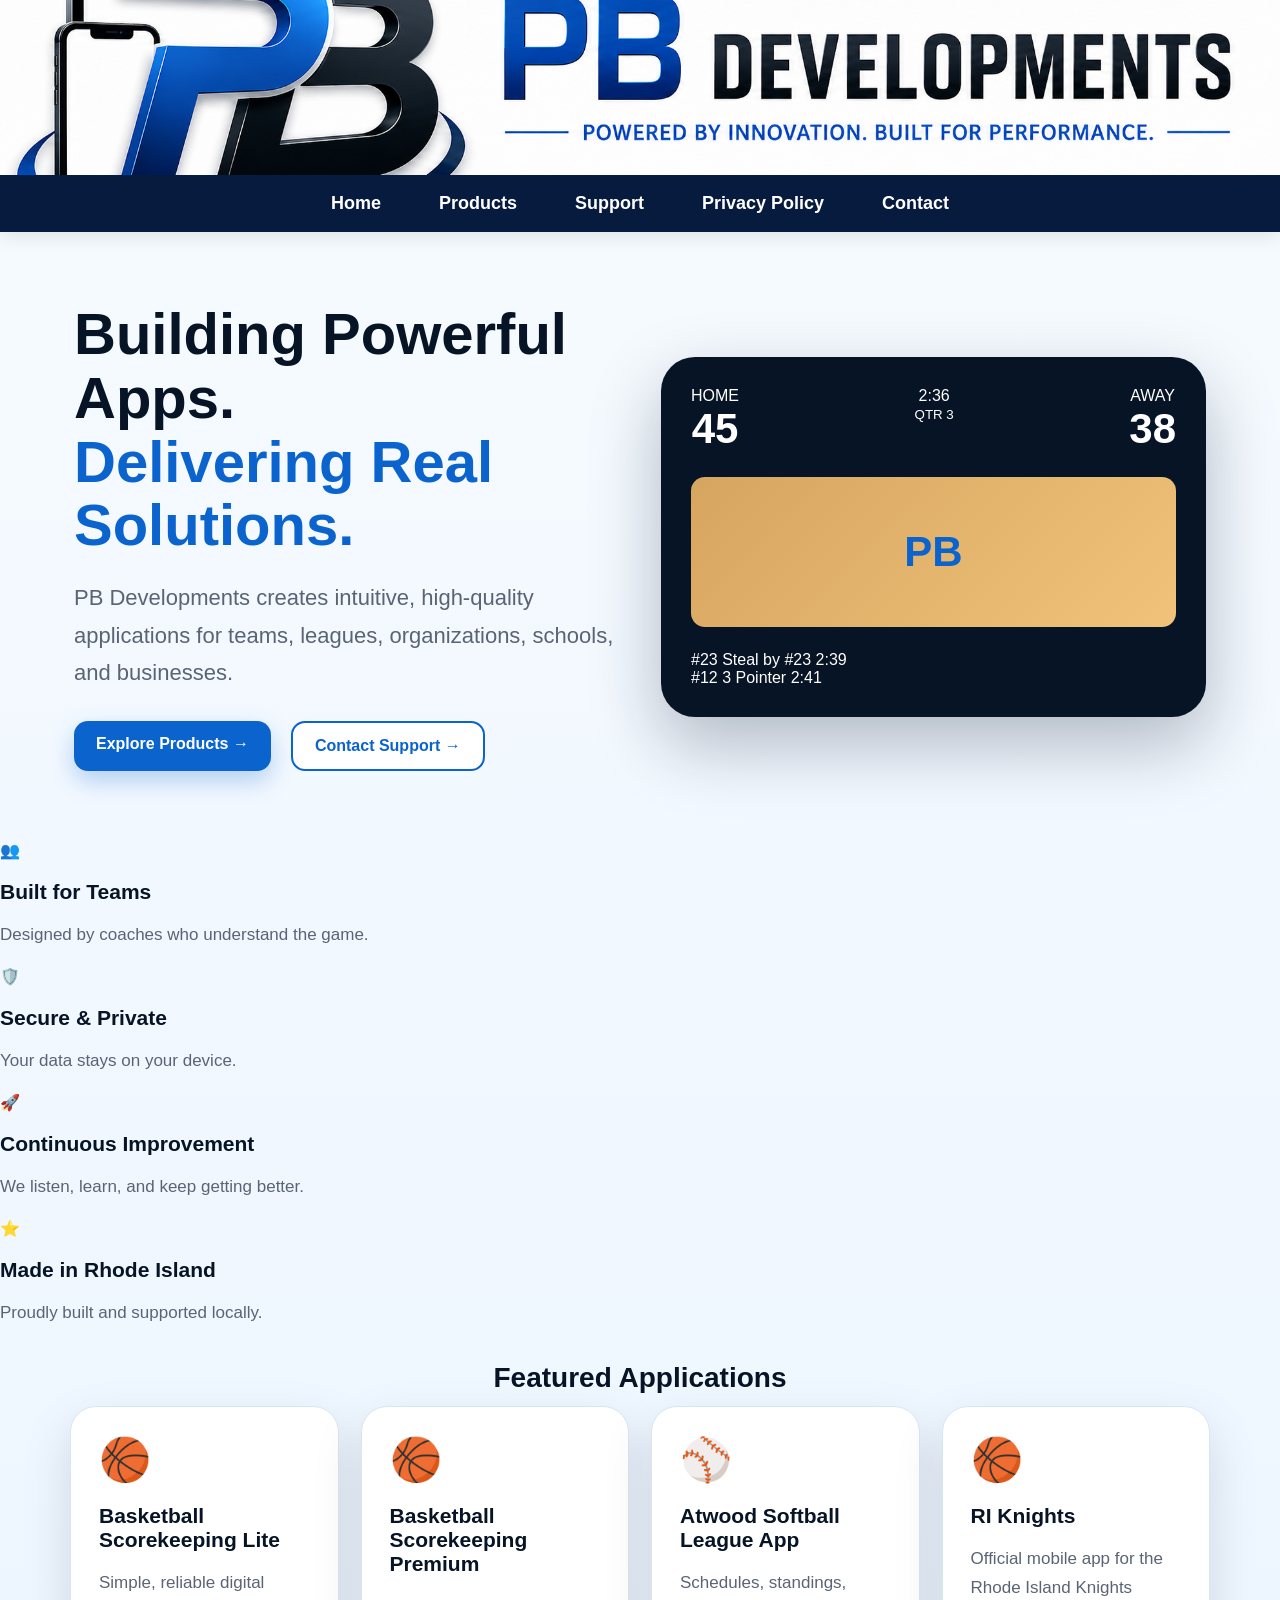
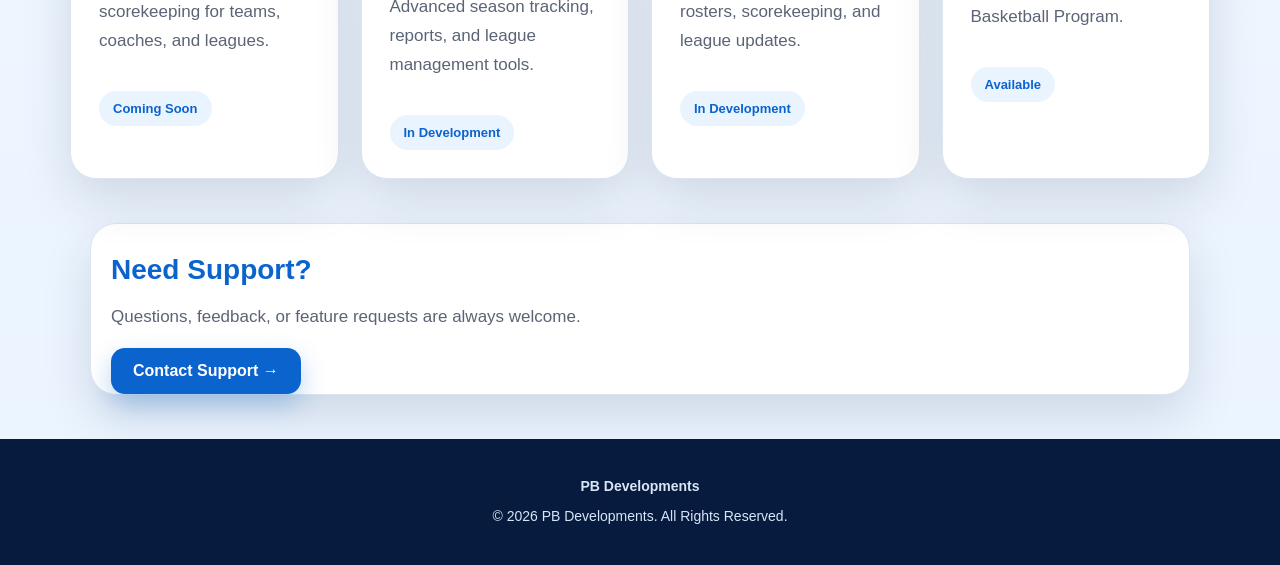
==== index.html @ 85990ab8 "new index 2" ====
<!DOCTYPE html>
<html lang="en">
<head>
    <meta charset="UTF-8">
    <meta name="viewport" content="width=device-width, initial-scale=1.0">
    <title>PB Developments</title>
    <link rel="stylesheet" href="css/style.css">
</head>
<body>

<header class="site-header">
    <a href="index.html" class="banner-link">
        <img src="images/pb-header.png" alt="PB Developments" class="site-banner">
    </a>

    <nav class="nav nav-centered">
        <div class="nav-links">
            <a href="index.html">Home</a>
            <a href="applications.html">Products</a>
            <a href="support.html">Support</a>
            <a href="privacy.html">Privacy Policy</a>
            <a href="contact.html">Contact</a>
        </div>
    </nav>
</header>

<main>

    <section class="home-hero">
        <div class="hero-copy">
            <h1>
                Building Powerful Apps.<br>
                <span>Delivering Real Solutions.</span>
            </h1>

            <p>
                PB Developments creates intuitive, high-quality applications for teams,
                leagues, organizations, schools, and businesses.
            </p>

            <div class="hero-actions">
                <a href="applications.html" class="button-primary">Explore Products →</a>
                <a href="support.html" class="button-outline">Contact Support →</a>
            </div>
        </div>

        <div class="device-preview">
            <div class="score-row">
                <div>HOME<br><strong>45</strong></div>
                <div>2:36<br><small>QTR 3</small></div>
                <div>AWAY<br><strong>38</strong></div>
            </div>

            <div class="court-preview">PB</div>

            <div class="play-row">
                <span>#23</span>
                <span>Steal by #23</span>
                <span>2:39</span>
            </div>

            <div class="play-row">
                <span>#12</span>
                <span>3 Pointer</span>
                <span>2:41</span>
            </div>
        </div>
    </section>

    <section class="value-strip">
        <div class="value-item">
            <div class="value-icon">👥</div>
            <h3>Built for Teams</h3>
            <p>Designed by coaches who understand the game.</p>
        </div>

        <div class="value-item">
            <div class="value-icon">🛡️</div>
            <h3>Secure & Private</h3>
            <p>Your data stays on your device.</p>
        </div>

        <div class="value-item">
            <div class="value-icon">🚀</div>
            <h3>Continuous Improvement</h3>
            <p>We listen, learn, and keep getting better.</p>
        </div>

        <div class="value-item">
            <div class="value-icon">⭐</div>
            <h3>Made in Rhode Island</h3>
            <p>Proudly built and supported locally.</p>
        </div>
    </section>

    <section class="home-section">
        <h2>Featured Applications</h2>

        <div class="app-grid">
            <div class="app-card">
                <div class="app-icon">🏀</div>
                <h3>Basketball Scorekeeping Lite</h3>
                <p>Simple, reliable digital scorekeeping for teams, coaches, and leagues.</p>
                <div class="status-pill">Coming Soon</div>
            </div>

            <div class="app-card">
                <div class="app-icon">🏀</div>
                <h3>Basketball Scorekeeping Premium</h3>
                <p>Advanced season tracking, reports, and league management tools.</p>
                <div class="status-pill">In Development</div>
            </div>

            <div class="app-card">
                <div class="app-icon">⚾</div>
                <h3>Atwood Softball League App</h3>
                <p>Schedules, standings, rosters, scorekeeping, and league updates.</p>
                <div class="status-pill">In Development</div>
            </div>

            <div class="app-card">
                <div class="app-icon">🏀</div>
                <h3>RI Knights</h3>
                <p>Official mobile app for the Rhode Island Knights Basketball Program.</p>
                <div class="status-pill">Available</div>
            </div>
        </div>
    </section>

    <section class="support-banner page-wrap">
        <div>
            <h2>Need Support?</h2>
            <p>Questions, feedback, or feature requests are always welcome.</p>
        </div>

        <a href="support.html" class="button-primary">Contact Support →</a>
    </section>

</main>

<footer class="footer">
    <p><strong>PB Developments</strong></p>
    <p>© 2026 PB Developments. All Rights Reserved.</p>
</footer>

</body>
</html>
---- css/style.css ----
:root {
    --blue: #0b63ce;
    --light-blue: #8fc7f5;
    --dark-blue: #061b3d;
    --navy: #071426;
    --bg: #f4f8ff;
    --text: #111827;
    --muted: #5b6475;
    --border: #dbe5f2;
}

* {
    box-sizing: border-box;
}

body {
    margin: 0;
    font-family: Arial, Helvetica, sans-serif;
    background: linear-gradient(180deg, #f7fbff 0%, #eaf4ff 100%);
    color: var(--text);
}

a {
    text-decoration: none;
}

/* HEADER */

.site-header {
    width: 100%;
    background: white;
    position: sticky;
    top: 0;
    z-index: 1000;
    box-shadow: 0 4px 18px rgba(0,0,0,.10);
}

.banner-link {
    display: block;
    width: 100%;
    background: white;
}

.site-banner {
    display: block;
    width: 100%;
    height: 175px;
    object-fit: cover;
    object-position: center;
}

.nav-centered {
    background: #061b3d;
    display: flex;
    justify-content: center;
    padding: 0;
}

.nav-links {
    display: flex;
    justify-content: center;
    align-items: center;
    gap: 58px;
    padding: 18px 24px;
    flex-wrap: wrap;
}

.nav-links a {
    color: white;
    font-size: 18px;
    font-weight: 800;
}

.nav-links a:hover {
    color: var(--light-blue);
}

/* PAGE LAYOUT */

.page-wrap {
    max-width: 1100px;
    margin: 44px auto;
    padding: 0 20px;
}

.hero-card,
.content-card,
.app-card,
.product-card,
.mission-card,
.support-banner {
    background: white;
    border: 1px solid var(--border);
    border-radius: 26px;
    box-shadow: 0 20px 50px rgba(7,20,38,.13);
}

.hero-card {
    text-align: center;
    padding: 46px;
    margin-bottom: 30px;
}

.content-card {
    padding: 42px;
    margin-bottom: 30px;
}

h1 {
    font-size: 44px;
    line-height: 1.1;
    margin: 0 0 16px;
    color: var(--navy);
}

h2 {
    font-size: 28px;
    margin: 30px 0 12px;
    color: var(--blue);
}

h3 {
    font-size: 21px;
    margin: 20px 0 10px;
    color: var(--navy);
}

p,
li {
    font-size: 17px;
    line-height: 1.7;
    color: var(--muted);
}

ul {
    padding-left: 24px;
}

.divider {
    width: 80px;
    height: 4px;
    background: var(--blue);
    border-radius: 99px;
    margin: 22px auto;
}

.eyebrow {
    color: var(--blue);
    font-weight: 900;
    letter-spacing: 1.5px;
    text-transform: uppercase;
    font-size: 14px;
}

/* BUTTONS */

.button-primary,
.button-outline {
    display: inline-block;
    padding: 14px 22px;
    border-radius: 14px;
    font-weight: 900;
}

.button-primary {
    background: var(--blue);
    color: white;
    box-shadow: 0 10px 24px rgba(11,99,206,.28);
}

.button-outline {
    border: 2px solid var(--blue);
    color: var(--blue);
    background: white;
}

/* HOME */

.home-hero {
    max-width: 1180px;
    margin: 0 auto;
    padding: 70px 24px;
    display: grid;
    grid-template-columns: 1fr 1fr;
    gap: 42px;
    align-items: center;
}

.hero-copy h1 {
    font-size: 58px;
}

.hero-copy h1 span {
    color: var(--blue);
}

.hero-copy p {
    font-size: 22px;
    max-width: 620px;
}

.hero-actions {
    display: flex;
    gap: 20px;
    flex-wrap: wrap;
    margin-top: 30px;
}

.device-preview {
    background: #071426;
    border-radius: 34px;
    padding: 30px;
    color: white;
    box-shadow: 0 28px 70px rgba(7,20,38,.28);
}

.score-row {
    display: flex;
    justify-content: space-between;
    text-align: center;
}

.score-row strong {
    font-size: 42px;
}

.court-preview {
    height: 150px;
    margin: 24px 0;
    border-radius: 14px;
    background: linear-gradient(135deg, #d6a660, #f1c27a);
    color: var(--blue);
    font-size: 42px;
    font-weight: 900;
    display: flex;
    align-items: center;
    justify-content: center;
}

.home-section {
    max-width: 1180px;
    margin: 34px auto;
    padding: 0 20px;
}

.home-section > h2 {
    text-align: center;
    color: var(--navy);
}

.app-grid {
    display: grid;
    grid-template-columns: repeat(4, 1fr);
    gap: 22px;
}

.app-card {
    padding: 28px;
}

.app-icon {
    font-size: 42px;
}

.status-pill {
    display: inline-block;
    margin-top: 18px;
    background: #eaf4ff;
    color: var(--blue);
    font-weight: 900;
    padding: 10px 14px;
    border-radius: 99px;
    font-size: 13px;
}

/* PRODUCTS */

.product-list {
    display: grid;
    gap: 28px;
}

.product-card {
    padding: 34px;
    display: grid;
    grid-template-columns: 90px 1fr;
    gap: 28px;
}

.product-icon {
    width: 78px;
    height: 78px;
    border-radius: 22px;
    background: linear-gradient(145deg, #eaf4ff, #d9ebff);
    display: flex;
    align-items: center;
    justify-content: center;
    font-size: 38px;
}

/* INFO BOX */

.info-box {
    background: #eef6ff;
    border: 1px solid #cfe3ff;
    border-radius: 18px;
    padding: 22px;
    margin: 22px 0;
}

/* FOOTER */

.footer {
    background: var(--dark-blue);
    color: white;
    padding: 30px 20px;
    text-align: center;
}

.footer p {
    color: #d8e5f7;
    margin: 6px 0;
    font-size: 14px;
}

/* MOBILE */

@media (max-width: 900px) {
    .site-banner {
        height: 110px;
    }

    .nav-links {
        gap: 18px;
        padding: 14px 10px;
    }

    .nav-links a {
        font-size: 14px;
    }

    .home-hero {
        grid-template-columns: 1fr;
        padding: 42px 22px;
    }

    .hero-copy h1 {
        font-size: 40px;
    }

    .app-grid {
        grid-template-columns: 1fr;
    }

    .product-card {
        grid-template-columns: 1fr;
    }

    .hero-card,
    .content-card {
        padding: 30px 24px;
    }
}
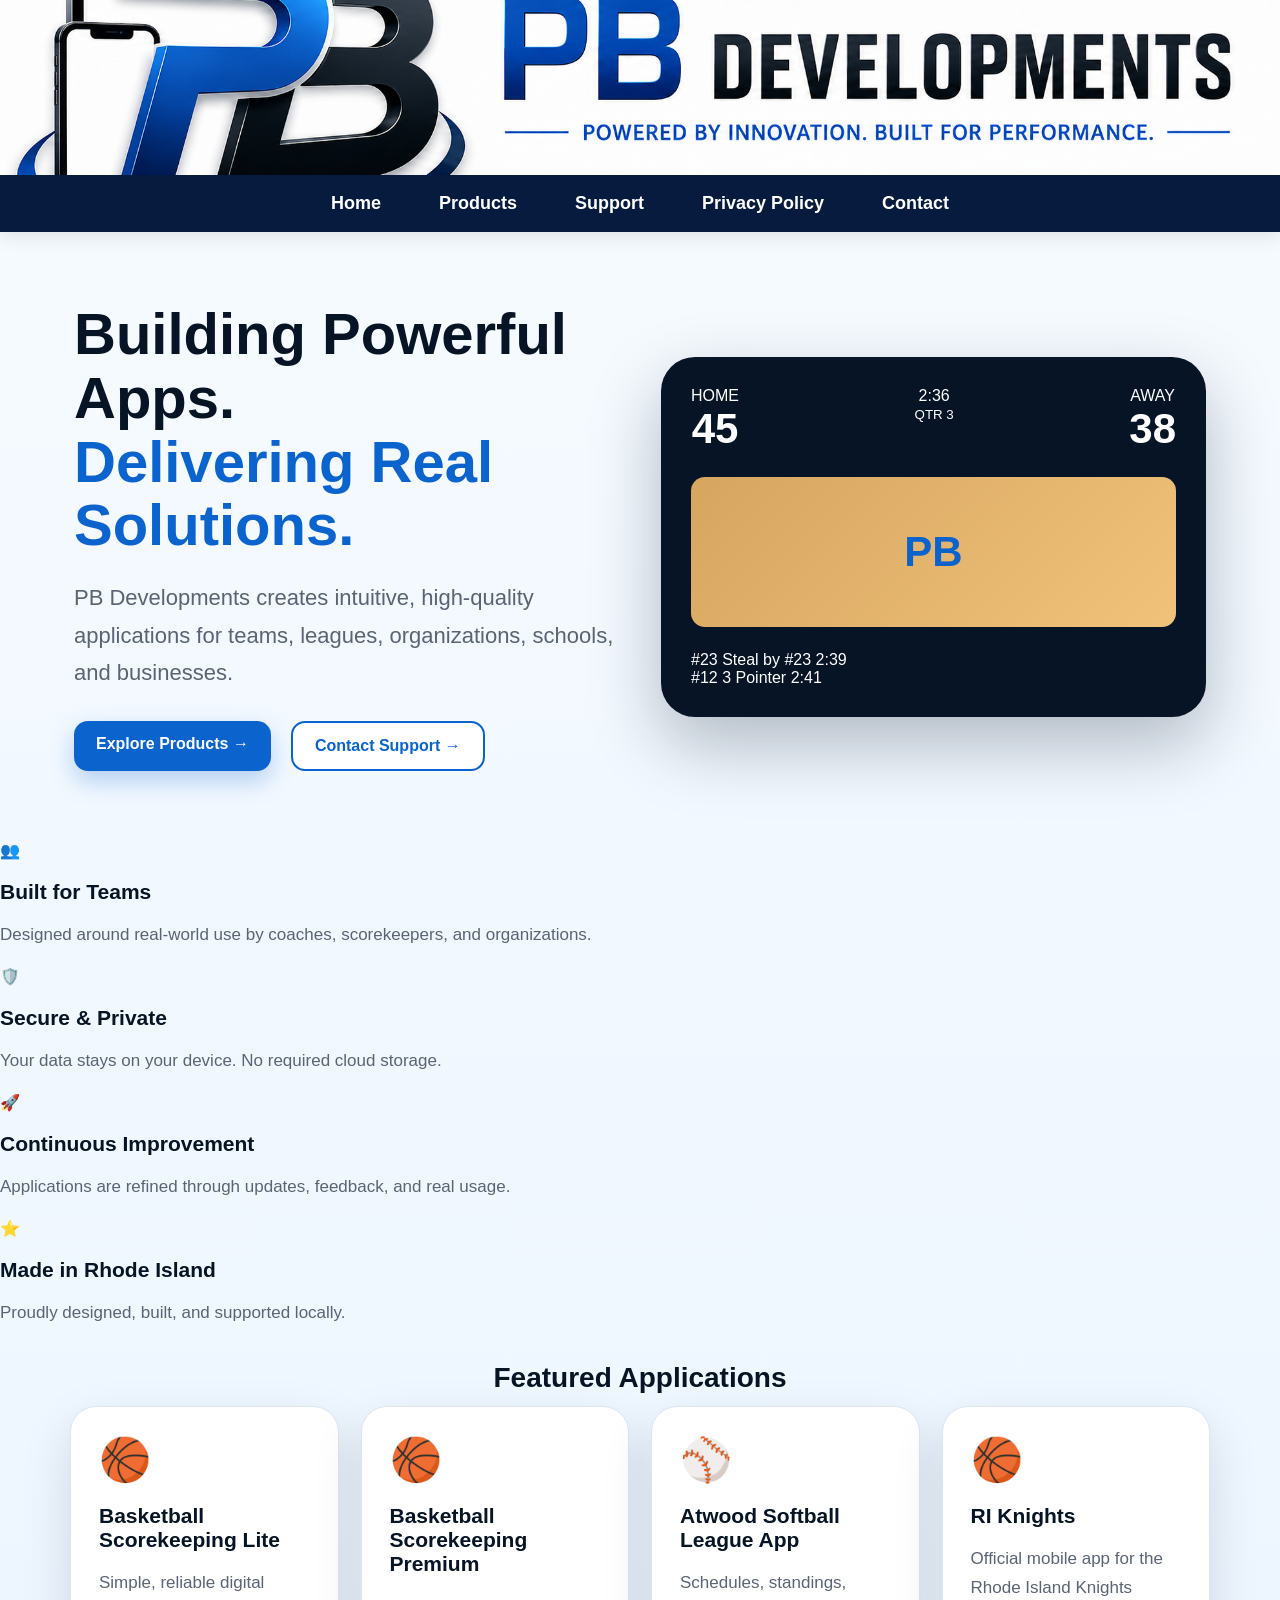
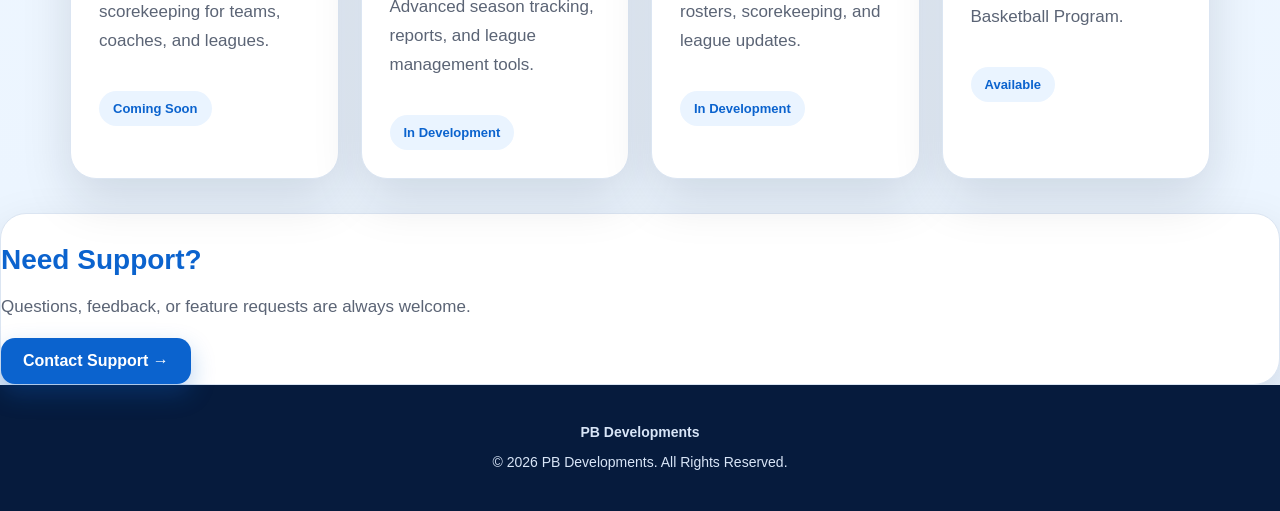
==== commit f3dd148e: "new one again" ====
--- a/index.html
+++ b/index.html
@@ -71,25 +71,25 @@
         <div class="value-item">
             <div class="value-icon">👥</div>
             <h3>Built for Teams</h3>
-            <p>Designed by coaches who understand the game.</p>
+            <p>Designed around real-world use by coaches, scorekeepers, and organizations.</p>
         </div>
 
         <div class="value-item">
             <div class="value-icon">🛡️</div>
             <h3>Secure & Private</h3>
-            <p>Your data stays on your device.</p>
+            <p>Your data stays on your device. No required cloud storage.</p>
         </div>
 
         <div class="value-item">
             <div class="value-icon">🚀</div>
             <h3>Continuous Improvement</h3>
-            <p>We listen, learn, and keep getting better.</p>
+            <p>Applications are refined through updates, feedback, and real usage.</p>
         </div>
 
         <div class="value-item">
             <div class="value-icon">⭐</div>
             <h3>Made in Rhode Island</h3>
-            <p>Proudly built and supported locally.</p>
+            <p>Proudly designed, built, and supported locally.</p>
         </div>
     </section>
 
@@ -127,7 +127,7 @@
         </div>
     </section>
 
-    <section class="support-banner page-wrap">
+    <section class="support-banner">
         <div>
             <h2>Need Support?</h2>
             <p>Questions, feedback, or feature requests are always welcome.</p>
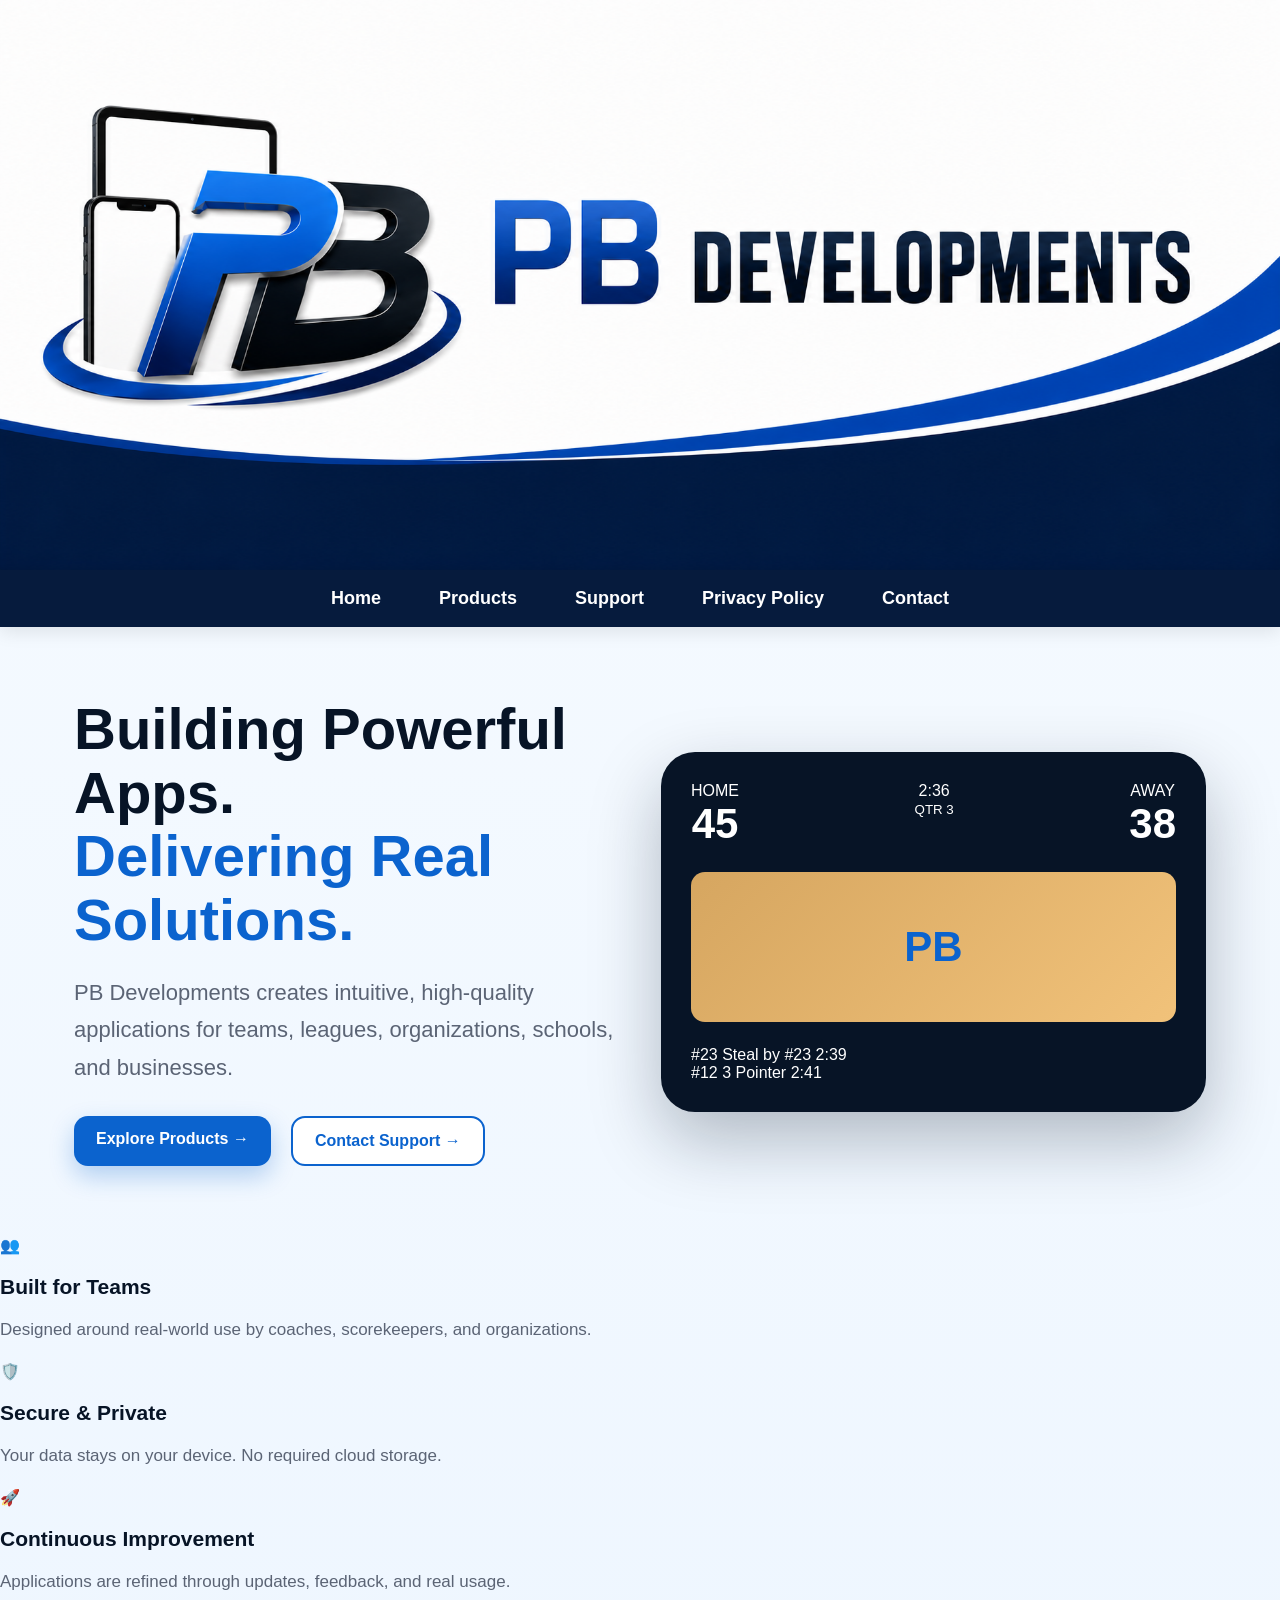
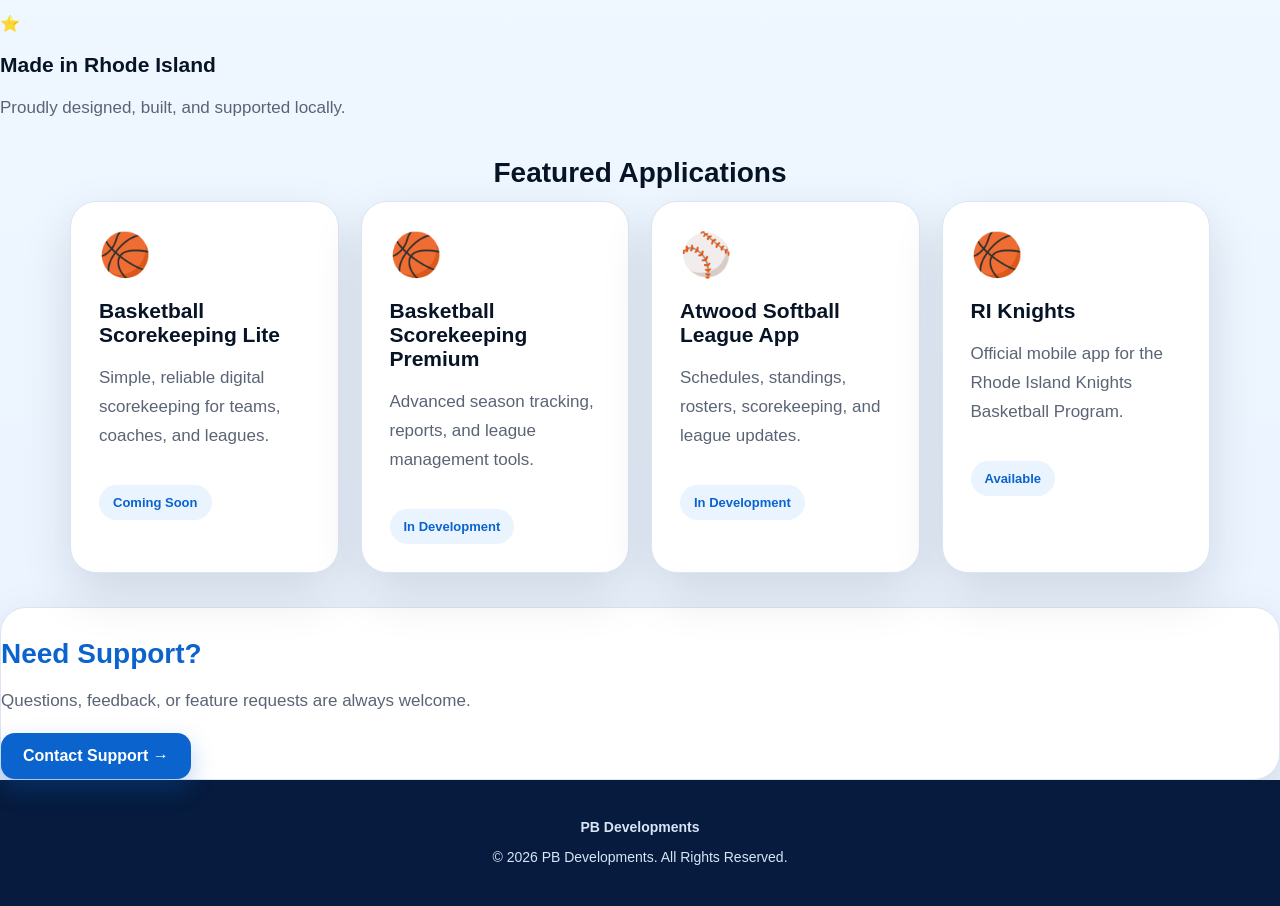
==== commit bd4cc971: "update for banner 1" ====
--- a/index.html
+++ b/index.html
@@ -10,17 +10,15 @@
 
 <header class="site-header">
     <a href="index.html" class="banner-link">
-        <img src="images/pb-header.png" alt="PB Developments" class="site-banner">
+        <img src="images/header.png" alt="PB Developments" class="site-banner">
     </a>
 
-    <nav class="nav nav-centered">
-        <div class="nav-links">
-            <a href="index.html">Home</a>
-            <a href="applications.html">Products</a>
-            <a href="support.html">Support</a>
-            <a href="privacy.html">Privacy Policy</a>
-            <a href="contact.html">Contact</a>
-        </div>
+    <nav class="nav-bar">
+        <a href="index.html">Home</a>
+        <a href="applications.html">Products</a>
+        <a href="support.html">Support</a>
+        <a href="privacy.html">Privacy Policy</a>
+        <a href="contact.html">Contact</a>
     </nav>
 </header>
 
--- a/css/style.css
+++ b/css/style.css
@@ -44,35 +44,29 @@
 .site-banner {
     display: block;
     width: 100%;
-    height: 175px;
-    object-fit: cover;
-    object-position: center;
-}
-
-.nav-centered {
+    height: auto;
+}
+
+
+.nav-bar {
     background: #061b3d;
-    display: flex;
-    justify-content: center;
-    padding: 0;
-}
-
-.nav-links {
     display: flex;
     justify-content: center;
     align-items: center;
     gap: 58px;
-    padding: 18px 24px;
-    flex-wrap: wrap;
-}
-
-.nav-links a {
+    padding: 18px 20px;
+}
+
+.nav-bar a {
     color: white;
+    text-decoration: none;
     font-size: 18px;
     font-weight: 800;
-}
-
-.nav-links a:hover {
-    color: var(--light-blue);
+    transition: color .25s ease;
+}
+
+.nav-bar a:hover {
+    color: #8fc7f5;
 }
 
 /* PAGE LAYOUT */
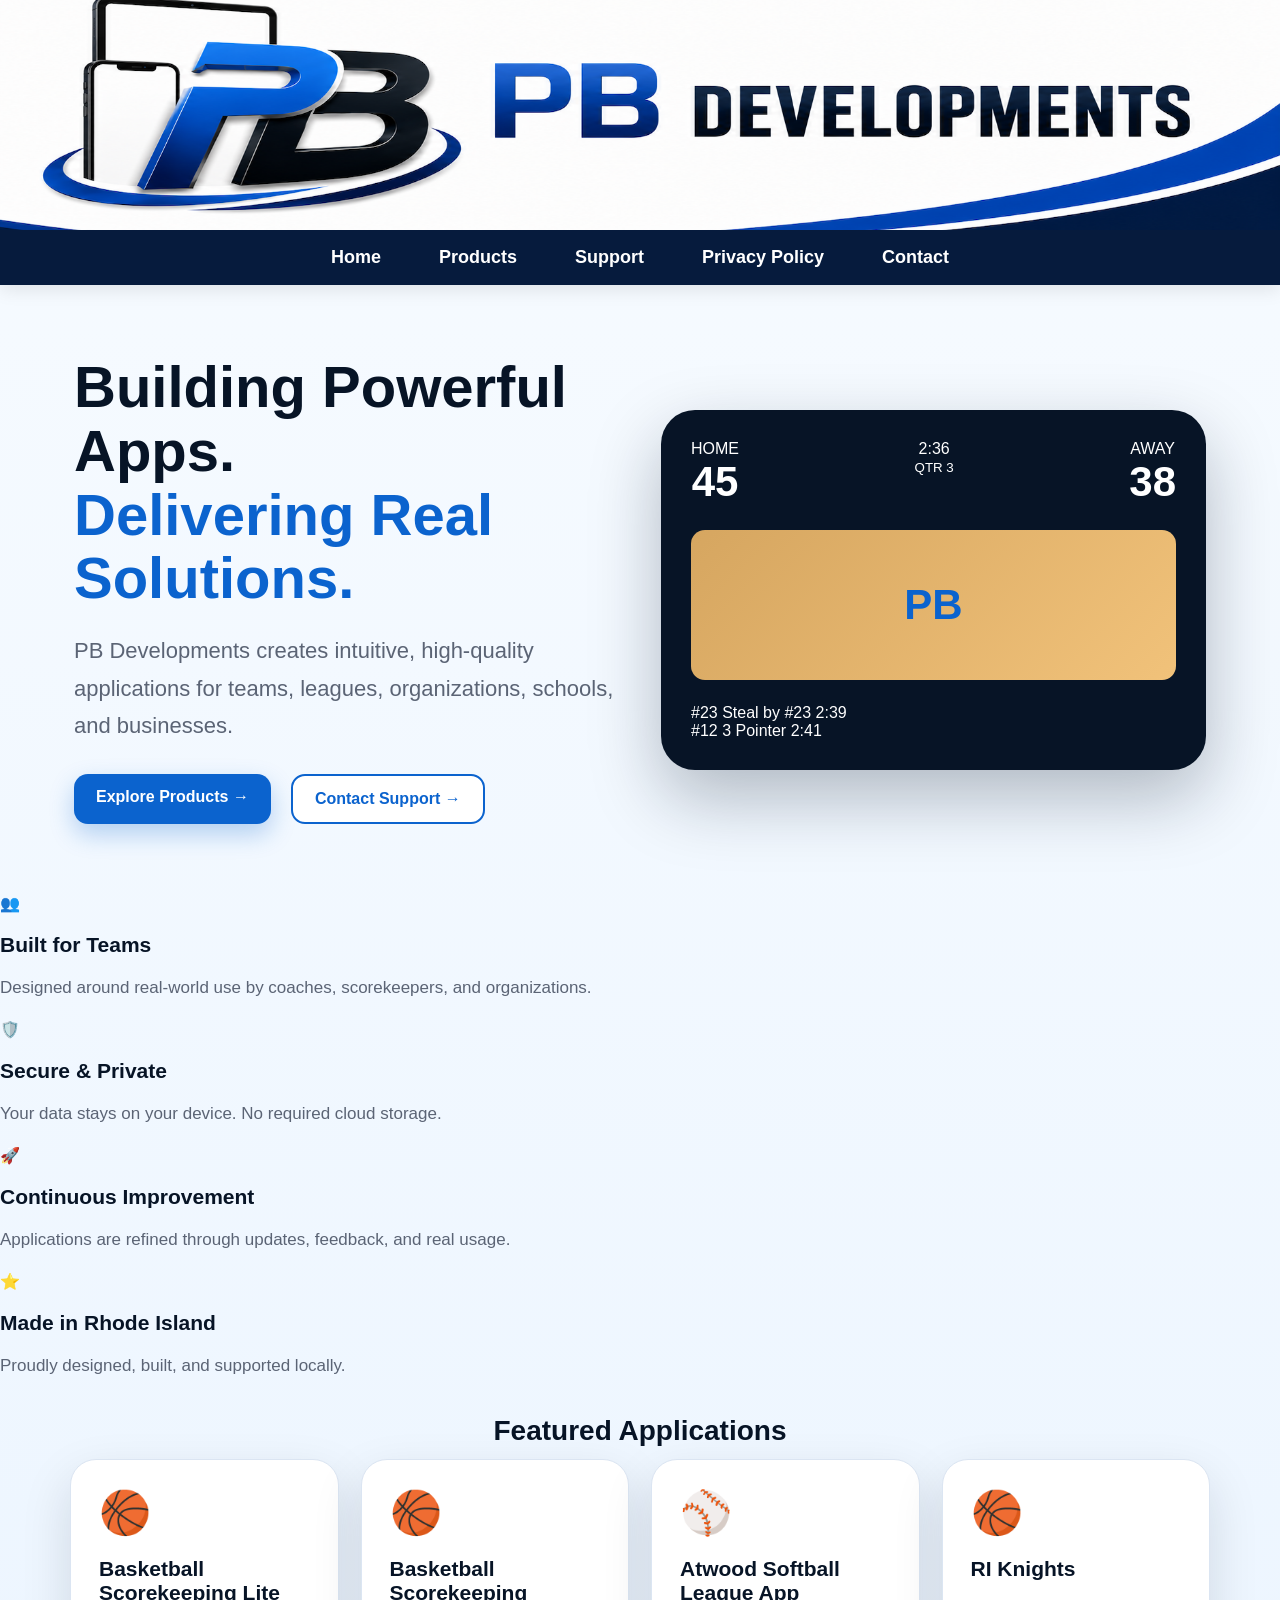
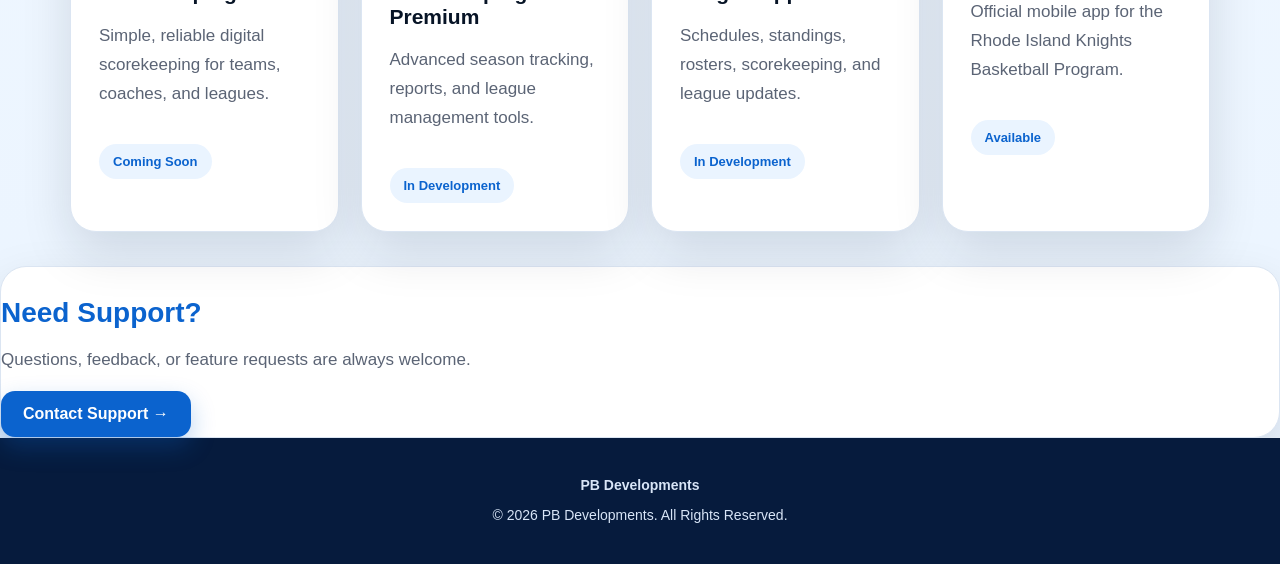
==== commit 351fd3e4: "header update 6" ====
--- a/index.html
+++ b/index.html
@@ -10,7 +10,7 @@
 
 <header class="site-header">
     <a href="index.html" class="banner-link">
-        <img src="images/header.png" alt="PB Developments" class="site-banner">
+        <img src="images/header.png?v=3" alt="PB Developments" class="site-banner">
     </a>
 
     <nav class="nav-bar">
--- a/css/style.css
+++ b/css/style.css
@@ -41,12 +41,28 @@
     background: white;
 }
 
+.site-header {
+    width: 100%;
+    background: #ffffff;
+    position: sticky;
+    top: 0;
+    z-index: 1000;
+    box-shadow: 0 4px 18px rgba(0,0,0,.10);
+}
+
+.banner-link {
+    display: block;
+    width: 100%;
+    background: #ffffff;
+}
+
 .site-banner {
     display: block;
     width: 100%;
-    height: auto;
-}
-
+    height: 230px;
+    object-fit: cover;
+    object-position: center 45%;
+}
 
 .nav-bar {
     background: #061b3d;
@@ -54,19 +70,34 @@
     justify-content: center;
     align-items: center;
     gap: 58px;
-    padding: 18px 20px;
+    padding: 17px 20px;
 }
 
 .nav-bar a {
-    color: white;
-    text-decoration: none;
+    color: #ffffff;
     font-size: 18px;
     font-weight: 800;
-    transition: color .25s ease;
+    text-decoration: none;
 }
 
 .nav-bar a:hover {
     color: #8fc7f5;
+}
+
+@media (max-width: 700px) {
+    .site-banner {
+        height: 135px;
+    }
+
+    .nav-bar {
+        gap: 18px;
+        padding: 14px 10px;
+        flex-wrap: wrap;
+    }
+
+    .nav-bar a {
+        font-size: 14px;
+    }
 }
 
 /* PAGE LAYOUT */
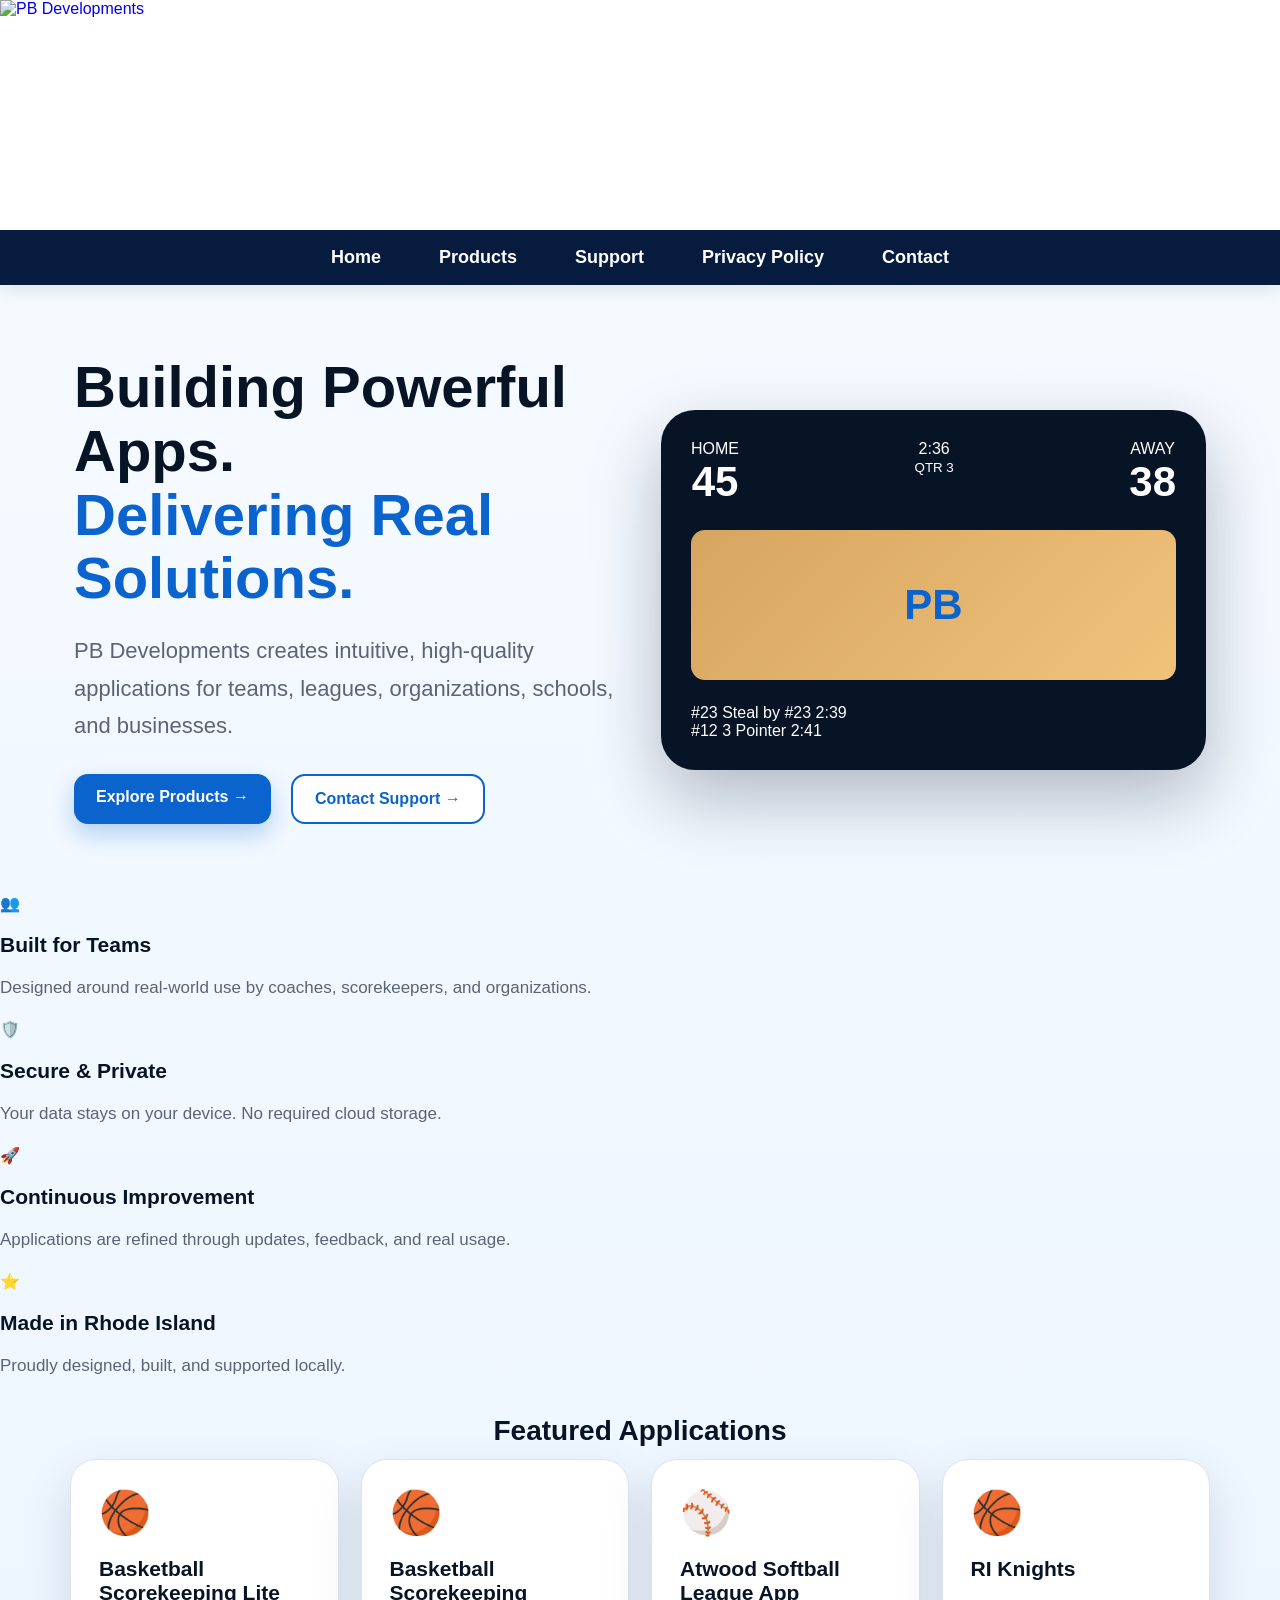
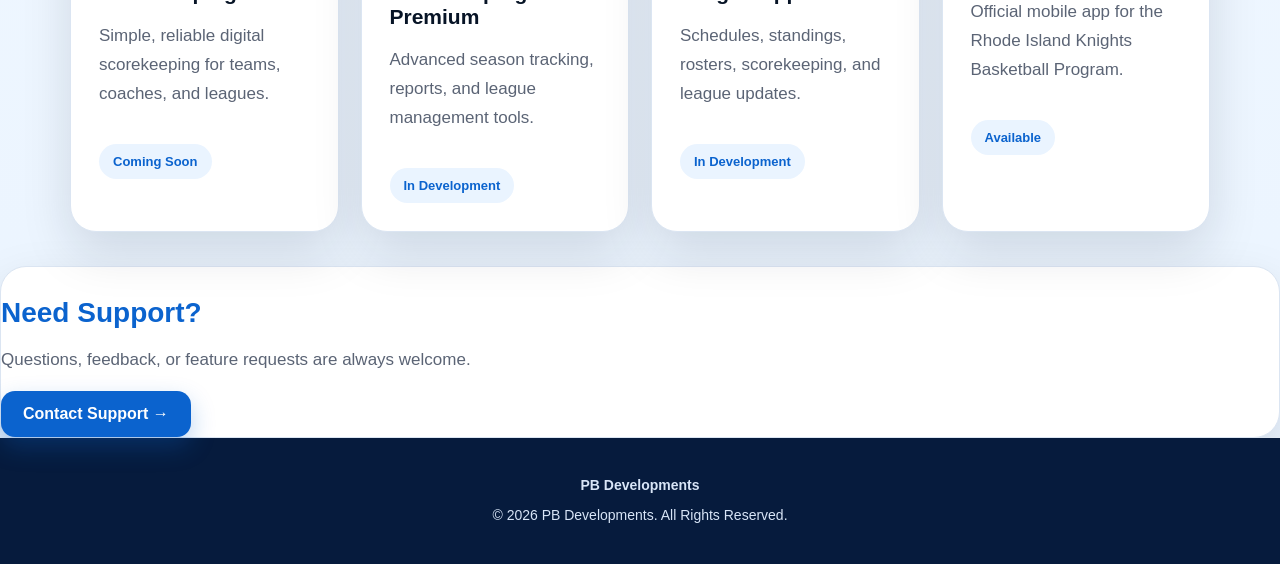
==== commit c53cf65d: "final header" ====
--- a/index.html
+++ b/index.html
@@ -10,7 +10,7 @@
 
 <header class="site-header">
     <a href="index.html" class="banner-link">
-        <img src="images/header.png?v=3" alt="PB Developments" class="site-banner">
+         <img src="header-final.jpg" alt="PB Developments" class="site-banner">
     </a>
 
     <nav class="nav-bar">
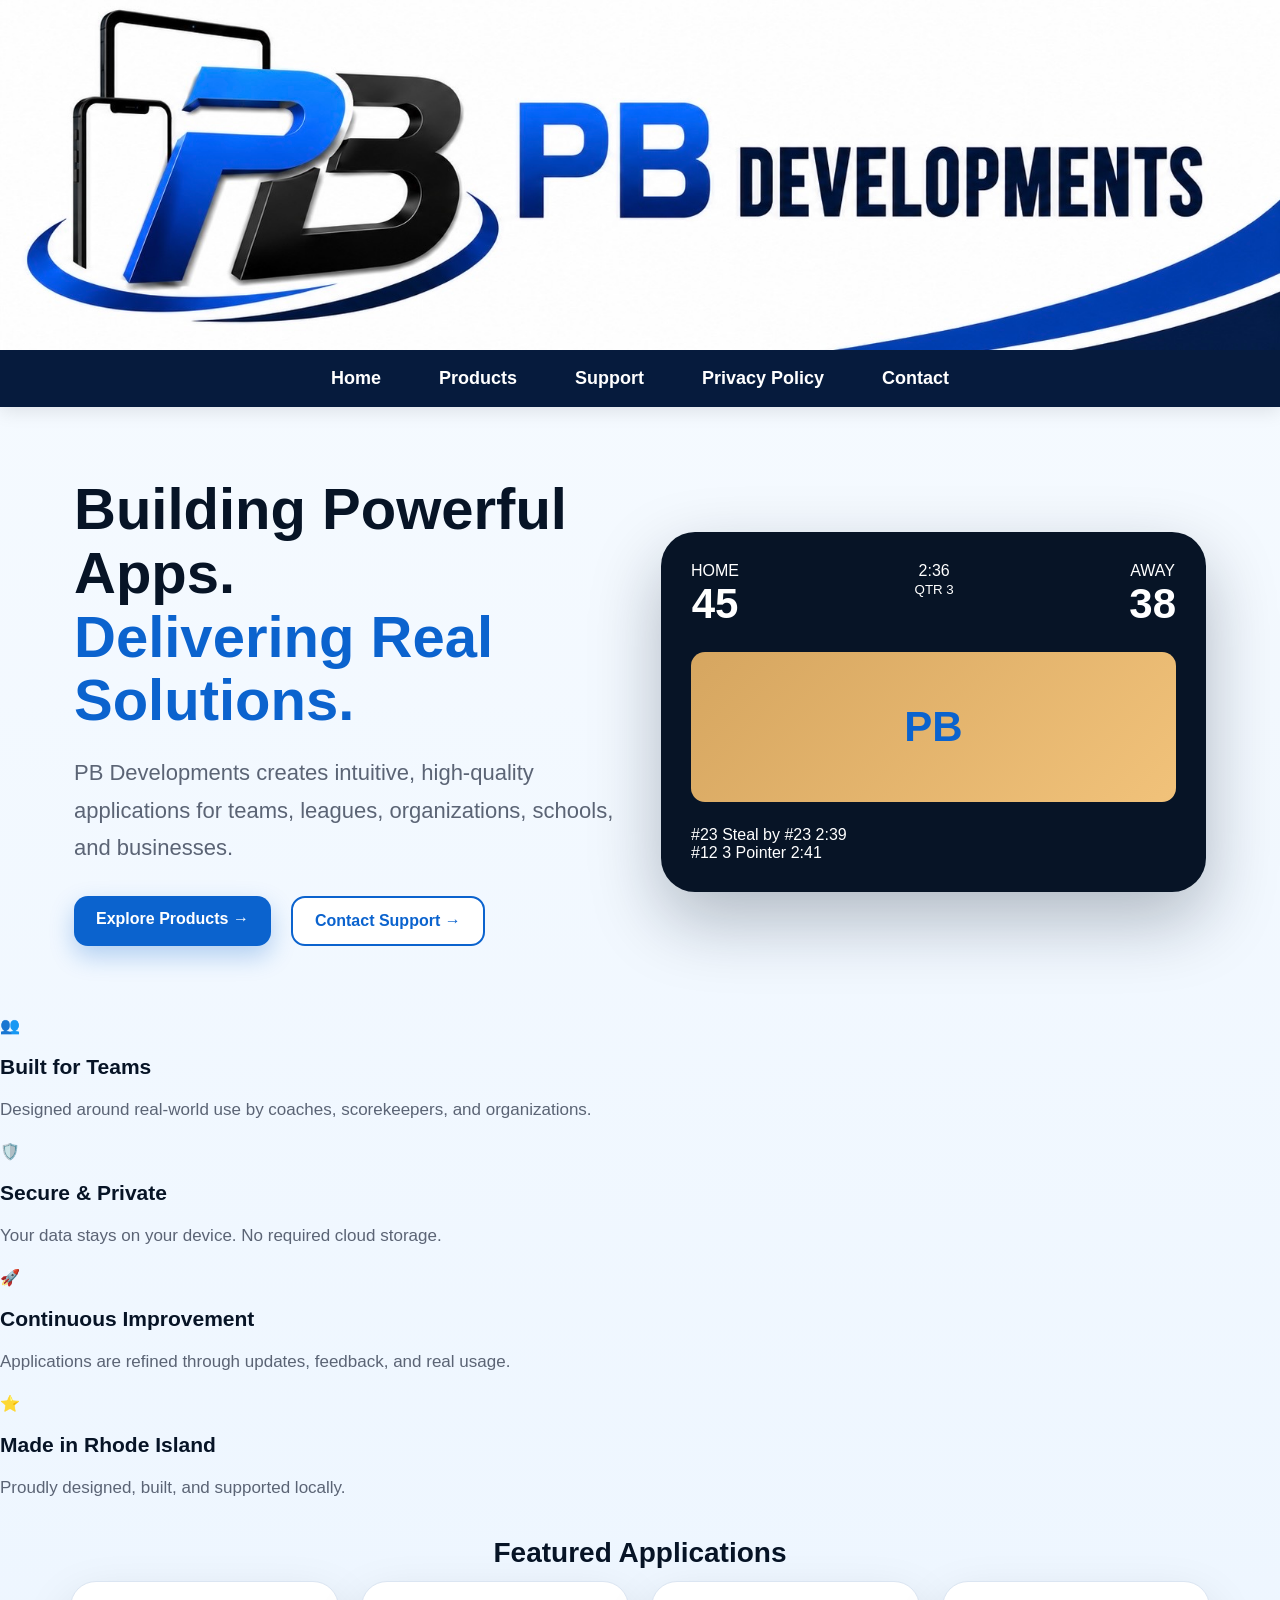
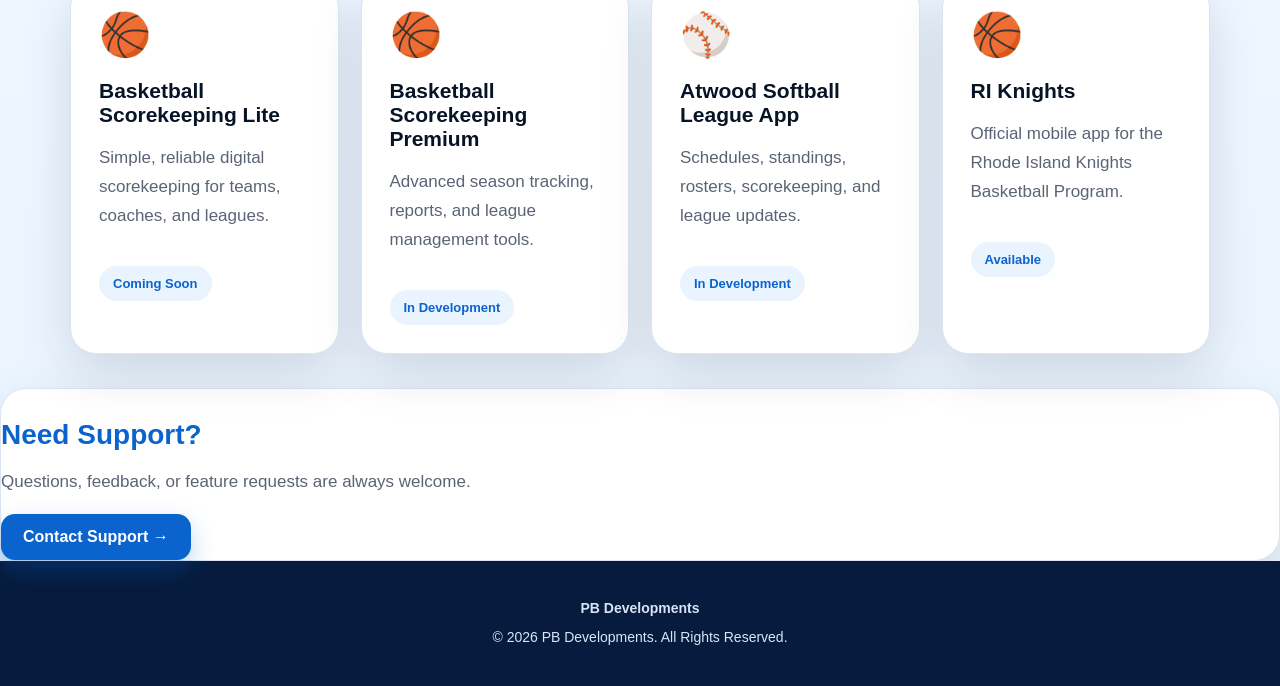
==== commit 9734de57: "final final header" ====
--- a/index.html
+++ b/index.html
@@ -10,7 +10,7 @@
 
 <header class="site-header">
     <a href="index.html" class="banner-link">
-         <img src="header-final.jpg" alt="PB Developments" class="site-banner">
+        <img src="images/header-final.jpg" alt="PB Developments" class="site-banner">
     </a>
 
     <nav class="nav-bar">
--- a/css/style.css
+++ b/css/style.css
@@ -28,21 +28,6 @@
 
 .site-header {
     width: 100%;
-    background: white;
-    position: sticky;
-    top: 0;
-    z-index: 1000;
-    box-shadow: 0 4px 18px rgba(0,0,0,.10);
-}
-
-.banner-link {
-    display: block;
-    width: 100%;
-    background: white;
-}
-
-.site-header {
-    width: 100%;
     background: #ffffff;
     position: sticky;
     top: 0;
@@ -53,15 +38,14 @@
 .banner-link {
     display: block;
     width: 100%;
+    overflow: hidden;
     background: #ffffff;
 }
 
 .site-banner {
     display: block;
     width: 100%;
-    height: 230px;
-    object-fit: cover;
-    object-position: center 45%;
+    height: auto;
 }
 
 .nav-bar {
@@ -70,14 +54,15 @@
     justify-content: center;
     align-items: center;
     gap: 58px;
-    padding: 17px 20px;
+    padding: 18px 20px;
 }
 
 .nav-bar a {
-    color: #ffffff;
+    color: white;
+    text-decoration: none;
     font-size: 18px;
     font-weight: 800;
-    text-decoration: none;
+    transition: color .25s ease;
 }
 
 .nav-bar a:hover {
@@ -85,10 +70,6 @@
 }
 
 @media (max-width: 700px) {
-    .site-banner {
-        height: 135px;
-    }
-
     .nav-bar {
         gap: 18px;
         padding: 14px 10px;
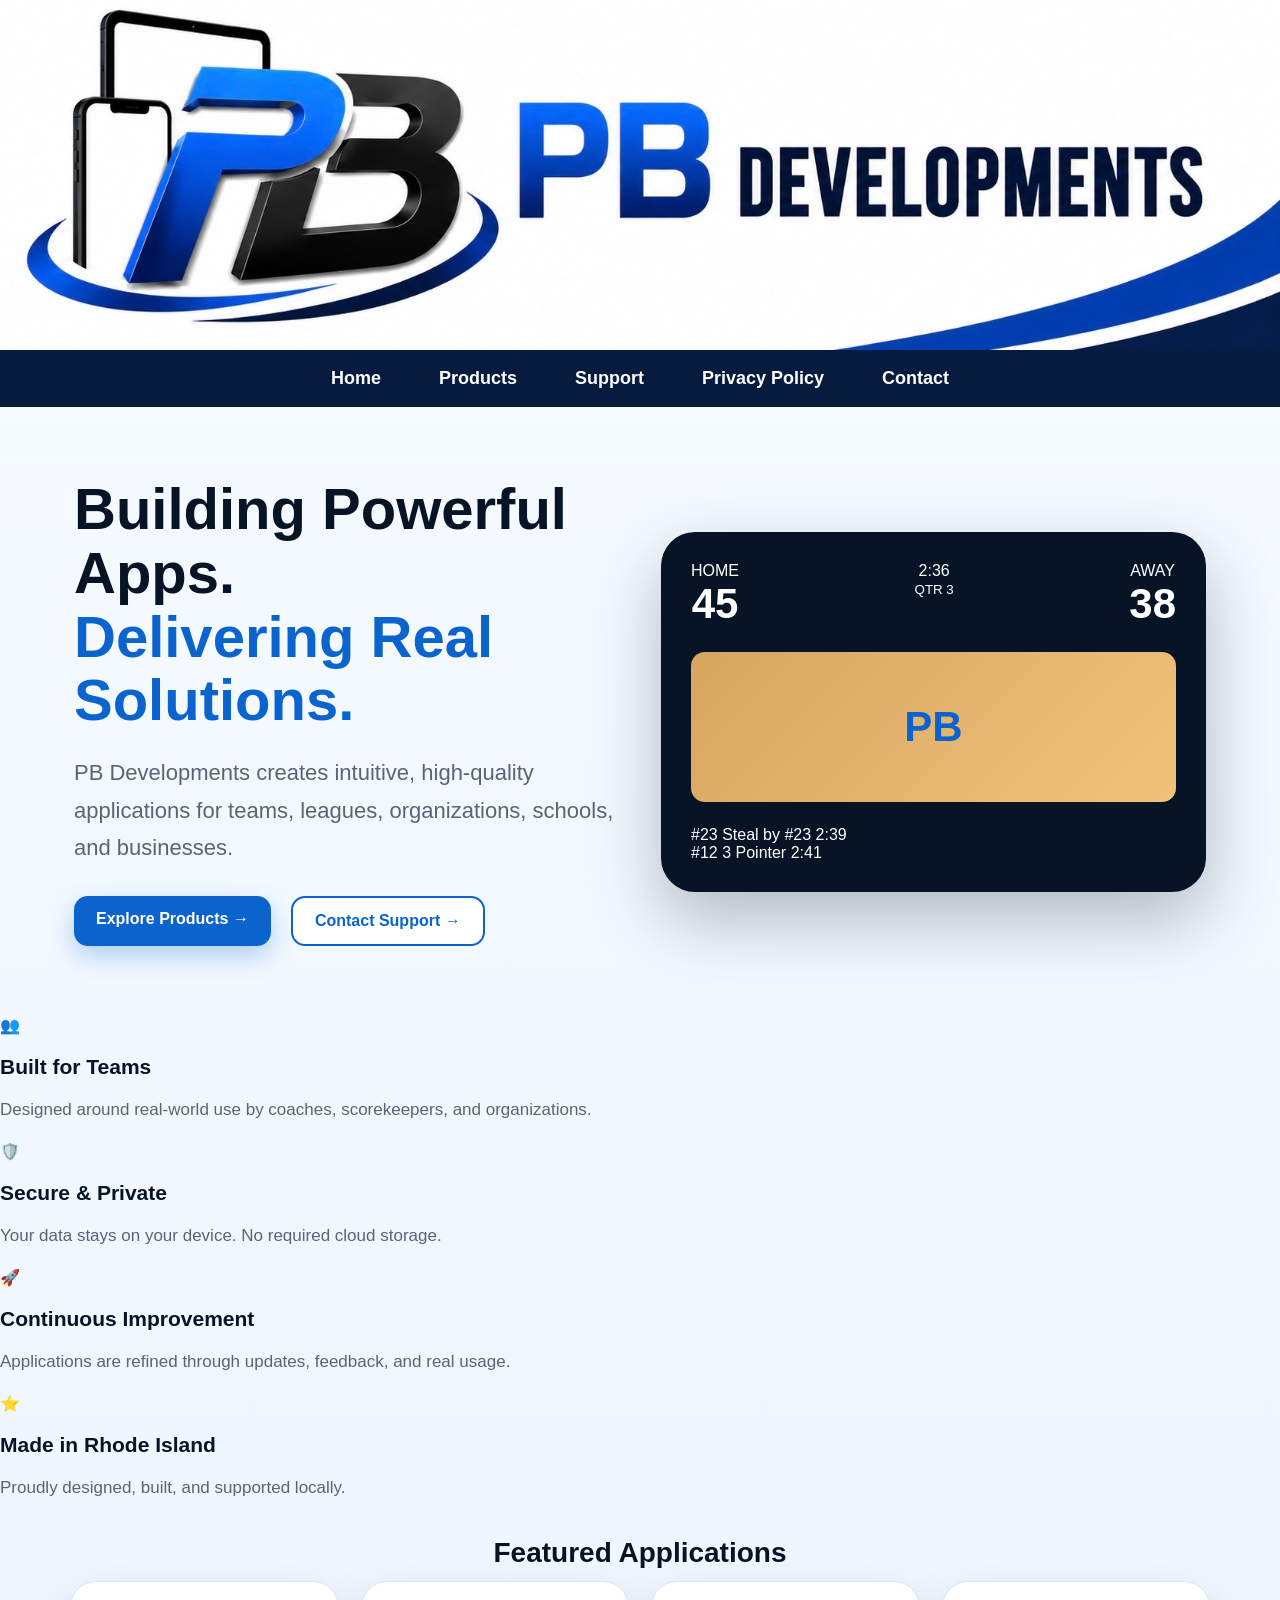
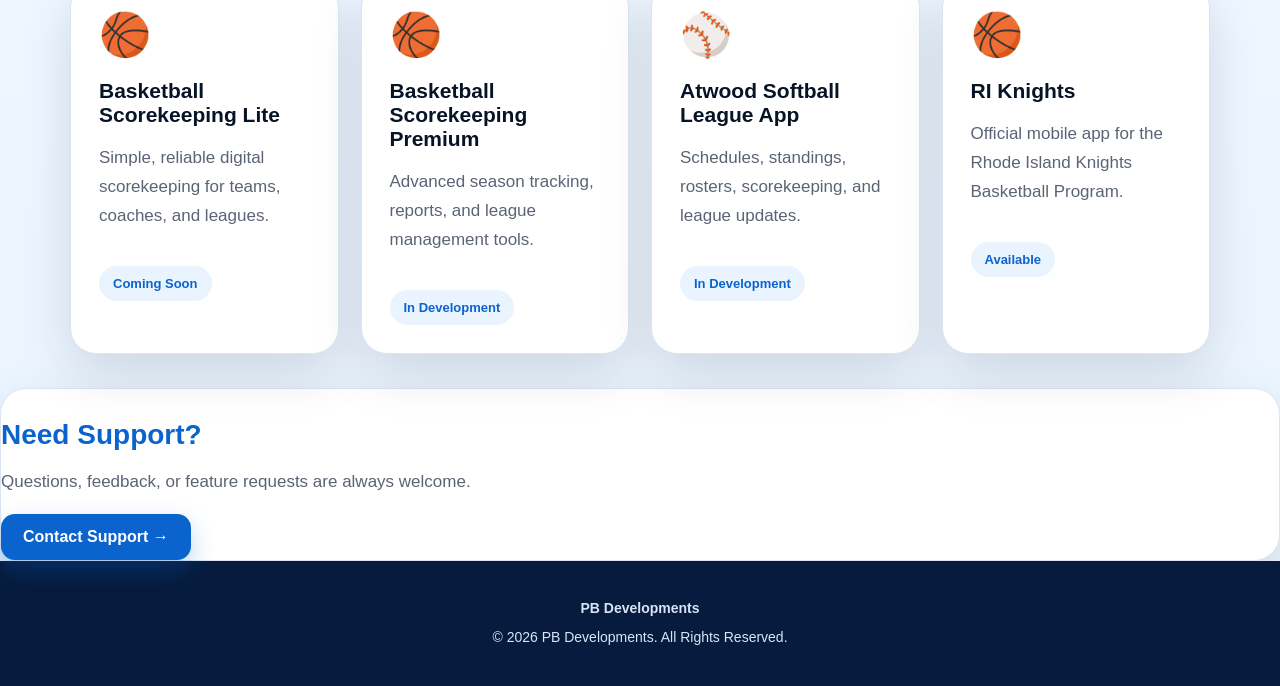
==== commit 436f9112: "nav bar 2" ====
--- a/index.html
+++ b/index.html
@@ -12,15 +12,15 @@
     <a href="index.html" class="banner-link">
         <img src="images/header-final.jpg" alt="PB Developments" class="site-banner">
     </a>
+</header>
 
-    <nav class="nav-bar">
-        <a href="index.html">Home</a>
-        <a href="applications.html">Products</a>
-        <a href="support.html">Support</a>
-        <a href="privacy.html">Privacy Policy</a>
-        <a href="contact.html">Contact</a>
-    </nav>
-</header>
+<nav class="nav-bar">
+    <a href="index.html">Home</a>
+    <a href="applications.html">Products</a>
+    <a href="support.html">Support</a>
+    <a href="privacy.html">Privacy Policy</a>
+    <a href="contact.html">Contact</a>
+</nav>
 
 <main>
 
--- a/css/style.css
+++ b/css/style.css
@@ -29,11 +29,11 @@
 .site-header {
     width: 100%;
     background: #ffffff;
-    position: sticky;
-    top: 0;
+    position: relative;
     z-index: 1000;
     box-shadow: 0 4px 18px rgba(0,0,0,.10);
 }
+
 
 .banner-link {
     display: block;
@@ -55,6 +55,10 @@
     align-items: center;
     gap: 58px;
     padding: 18px 20px;
+
+    position: sticky;
+    top: 0;
+    z-index: 1001;
 }
 
 .nav-bar a {
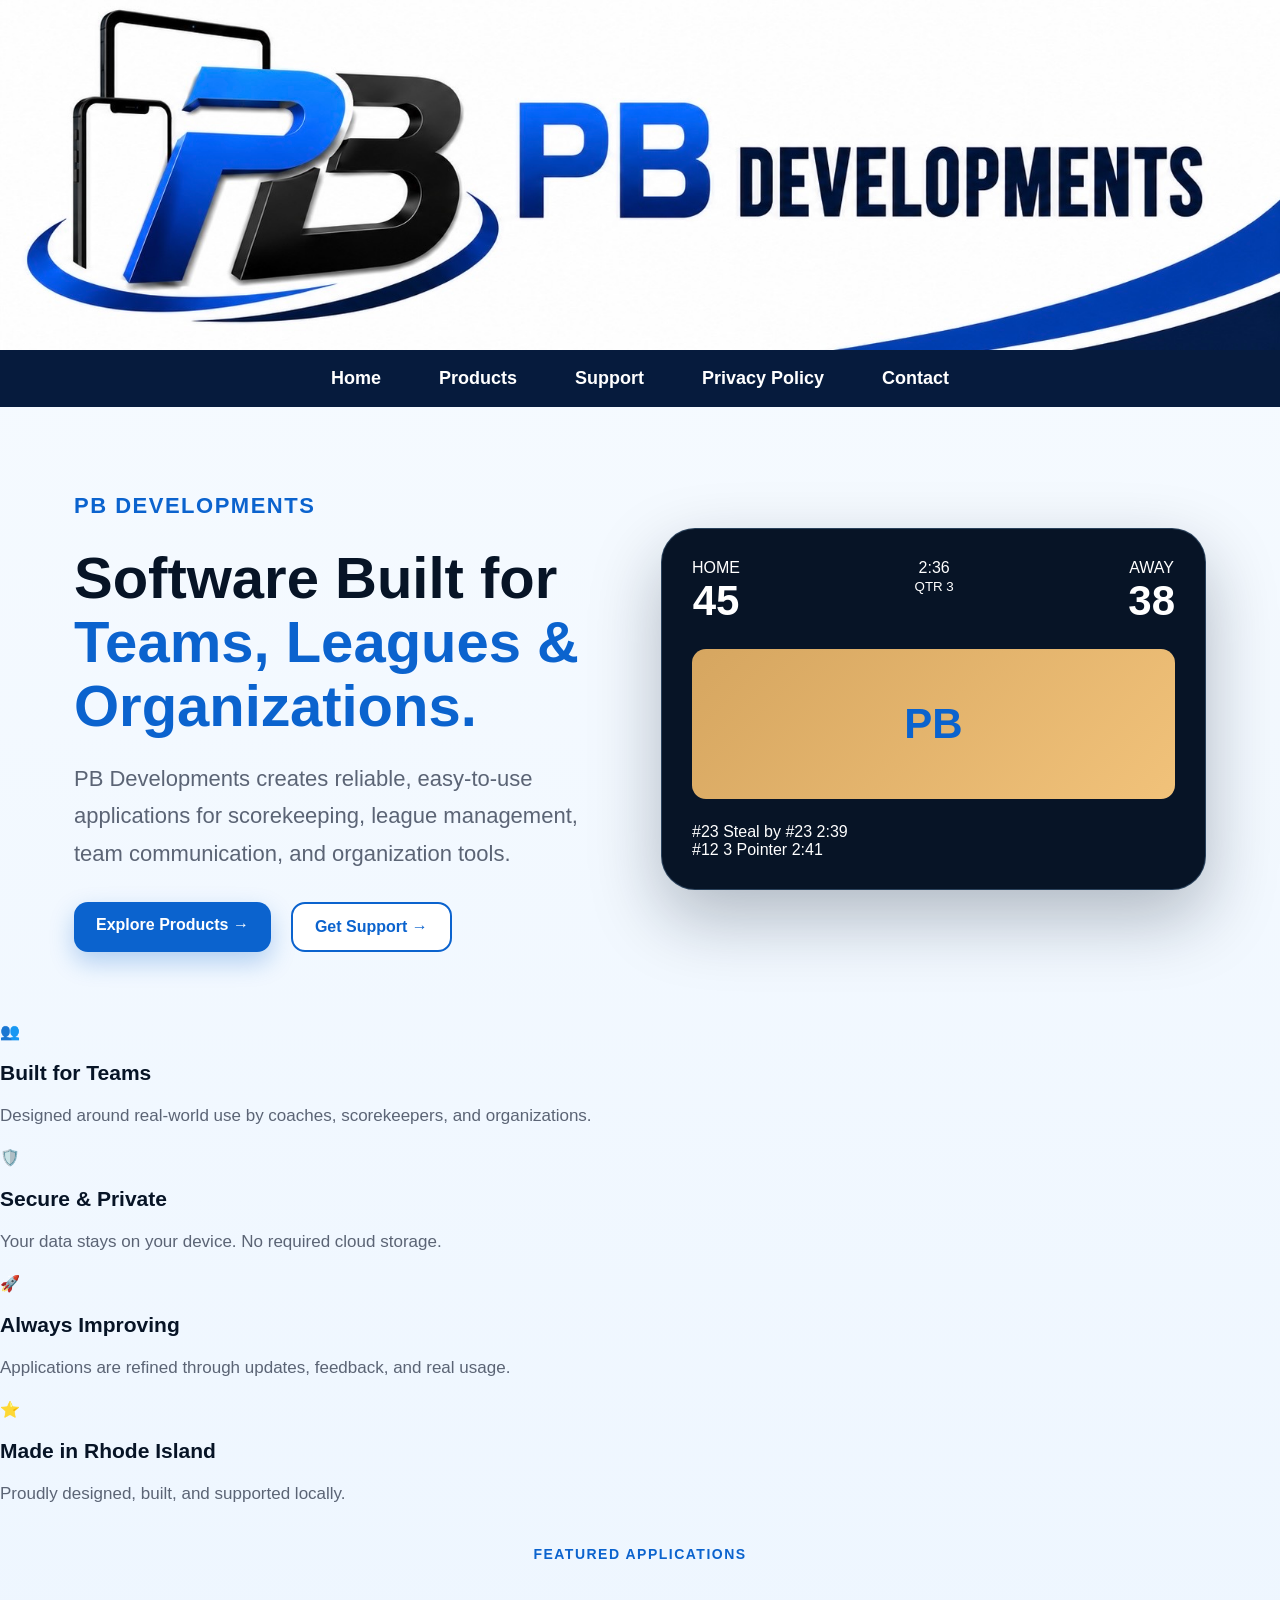
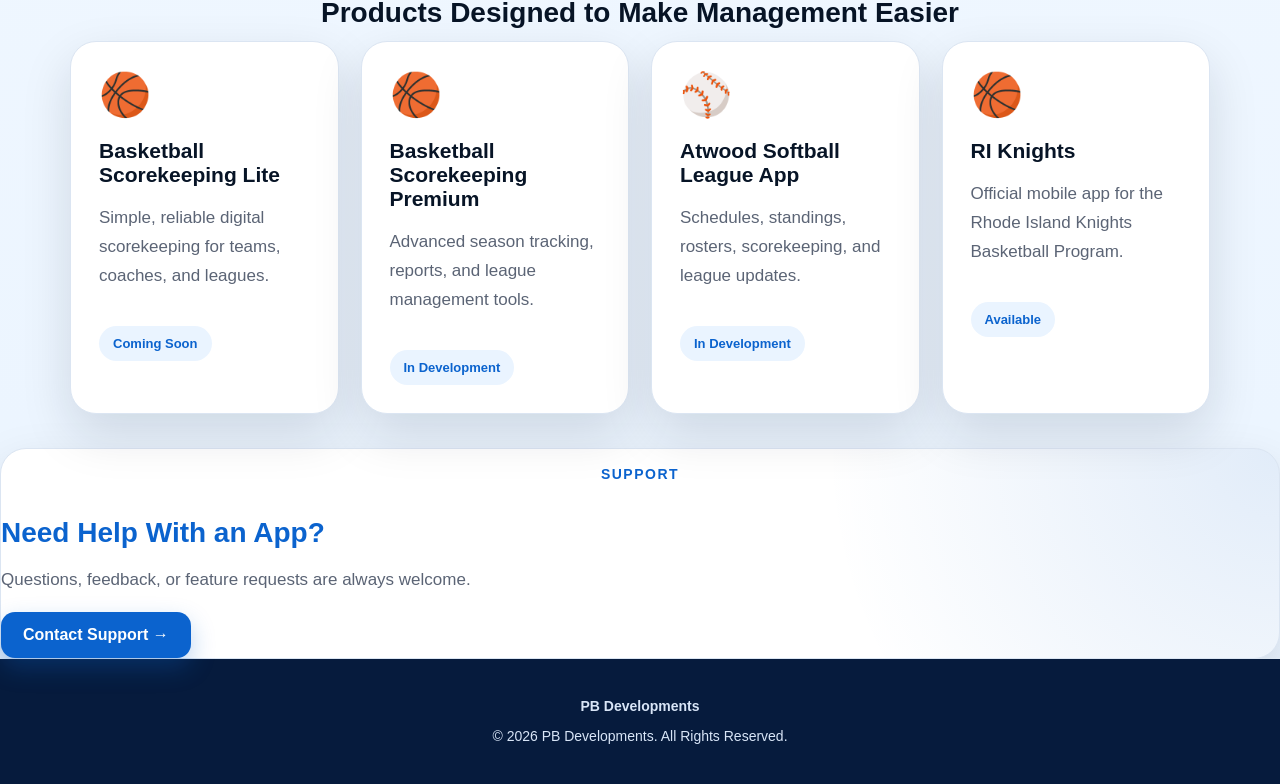
==== commit cafd1e8b: "Polish Home Page" ====
--- a/index.html
+++ b/index.html
@@ -24,25 +24,27 @@
 
 <main>
 
-    <section class="home-hero">
+    <section class="home-hero clean-hero">
         <div class="hero-copy">
+            <p class="eyebrow">PB Developments</p>
+
             <h1>
-                Building Powerful Apps.<br>
-                <span>Delivering Real Solutions.</span>
+                Software Built for<br>
+                <span>Teams, Leagues & Organizations.</span>
             </h1>
 
             <p>
-                PB Developments creates intuitive, high-quality applications for teams,
-                leagues, organizations, schools, and businesses.
+                PB Developments creates reliable, easy-to-use applications for
+                scorekeeping, league management, team communication, and organization tools.
             </p>
 
             <div class="hero-actions">
                 <a href="applications.html" class="button-primary">Explore Products →</a>
-                <a href="support.html" class="button-outline">Contact Support →</a>
+                <a href="support.html" class="button-outline">Get Support →</a>
             </div>
         </div>
 
-        <div class="device-preview">
+        <div class="device-preview premium-preview">
             <div class="score-row">
                 <div>HOME<br><strong>45</strong></div>
                 <div>2:36<br><small>QTR 3</small></div>
@@ -80,7 +82,7 @@
 
         <div class="value-item">
             <div class="value-icon">🚀</div>
-            <h3>Continuous Improvement</h3>
+            <h3>Always Improving</h3>
             <p>Applications are refined through updates, feedback, and real usage.</p>
         </div>
 
@@ -92,7 +94,8 @@
     </section>
 
     <section class="home-section">
-        <h2>Featured Applications</h2>
+        <p class="section-label">Featured Applications</p>
+        <h2>Products Designed to Make Management Easier</h2>
 
         <div class="app-grid">
             <div class="app-card">
@@ -127,7 +130,8 @@
 
     <section class="support-banner">
         <div>
-            <h2>Need Support?</h2>
+            <p class="section-label">Support</p>
+            <h2>Need Help With an App?</h2>
             <p>Questions, feedback, or feature requests are always welcome.</p>
         </div>
 
--- a/css/style.css
+++ b/css/style.css
@@ -370,4 +370,47 @@
     .content-card {
         padding: 30px 24px;
     }
+}
+
+.clean-hero {
+    padding-top: 58px;
+}
+
+.premium-preview {
+    border: 1px solid rgba(143,199,245,.25);
+}
+
+.section-label {
+    color: var(--blue);
+    font-size: 14px;
+    font-weight: 900;
+    letter-spacing: 1.5px;
+    text-transform: uppercase;
+    text-align: center;
+    margin-bottom: 8px;
+}
+
+.home-section h2 {
+    max-width: 760px;
+    margin-left: auto;
+    margin-right: auto;
+    line-height: 1.18;
+}
+
+.app-card,
+.value-item,
+.support-banner {
+    transition: transform .2s ease, box-shadow .2s ease;
+}
+
+.app-card:hover,
+.value-item:hover {
+    transform: translateY(-4px);
+    box-shadow: 0 24px 56px rgba(7,20,38,.16);
+}
+
+.support-banner {
+    background:
+        radial-gradient(circle at top right, rgba(11,99,206,.12), transparent 35%),
+        white;
 }
